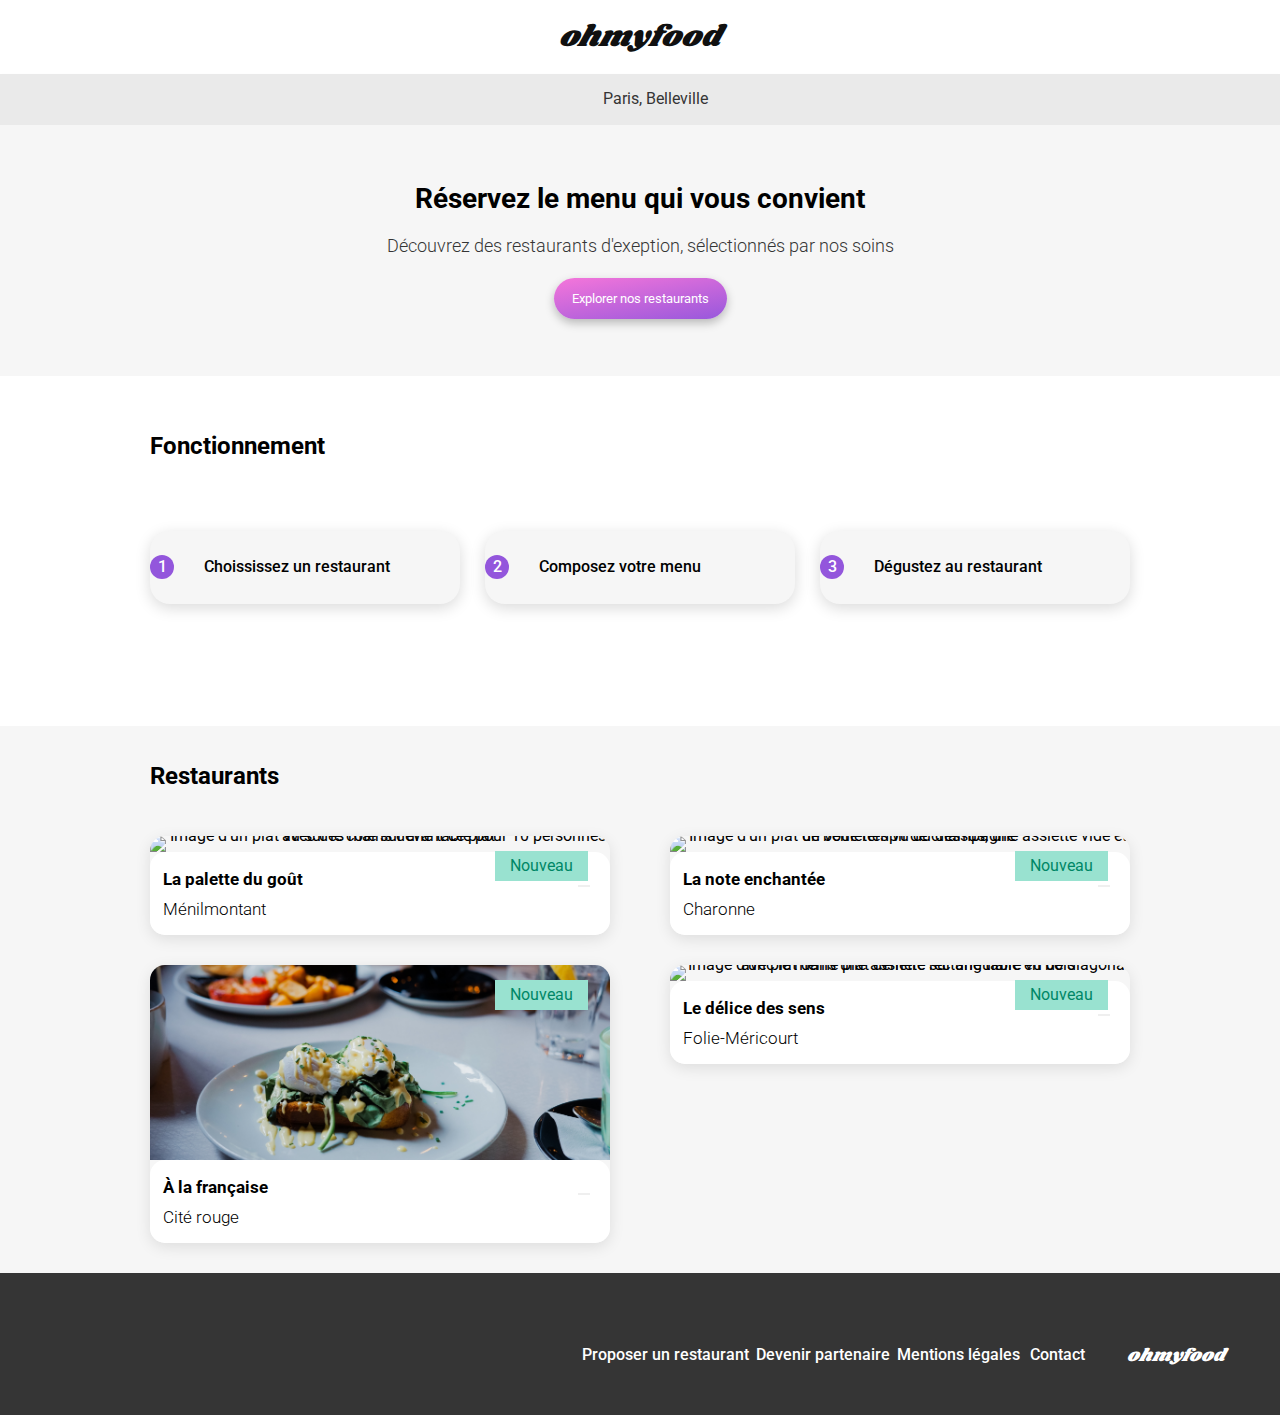
==== index.html @ 3d3640b4 "Tentative d'animation du coeur et du check" ====
<!DOCTYPE html>
<html lang="fr">

    <head>
        <meta charset="UTF-8">
        <meta name="viewport" content="width=device-width, initial-scale=1.0">
        <title>OhMyFood</title>
        <link rel="preconnect" href="https://fonts.googleapis.com">
        <link rel="preconnect" href="https://fonts.gstatic.com" crossorigin>
        <link href="https://fonts.googleapis.com/css2?family=Roboto:wght@300;500;700&family=Shrikhand&display=swap" rel="stylesheet">
        <link rel="stylesheet" href="./styles/style.css">

        <link rel="stylesheet" href="https://cdnjs.cloudflare.com/ajax/libs/font-awesome/6.6.0/css/all.min.css" integrity="sha512-Kc323vGBEqzTmouAECnVceyQqyqdsSiqLQISBL29aUW4U/M7pSPA/gEUZQqv1cwx4OnYxTxve5UMg5GT6L4JJg==" crossorigin="anonymous" referrerpolicy="no-referrer" />

    </head>

<body>
    <header>
        <p class="header__logo">ohmyfood</p>
        <div class="header__p">
            <i class="fa-solid fa-location-dot"></i>
            <p>Paris, Belleville</p>
        </div>
    </header>
    <main class="main-container">
        <section class="presentation__section">
            <div class="presentation__section--backgroundColor">
            <h1 class="h1Home">Réservez le menu qui vous convient</h1>
            <p class="presentation__section__p">Découvrez des restaurants d'exeption, sélectionnés par nos soins</p>
            <button class="btn">
                <a href="#restaurants">
                    <p>Explorer nos restaurants</p>
                </a>
            </button>
        </section>
        <section class="fonctionment__section">
            <div class="fonctionment__section--ordi">
            <h2 class="titleH2--styles">Fonctionnement</h2>
                <ol class="olCenter">
                    <li class="li__content">
                        <p class="li__content__circle">1</p>
                        <i class="fa-solid fa-mobile-screen-button"></i>
                        <p class="li__content--styles">Choississez un restaurant</p>
                    </li>
                    <li class="li__content">
                        <p class="li__content__circle">2</p>
                        <i class="fa-solid fa-list-ul"></i>
                        <p class="li__content--styles">Composez votre menu</p>
                    </li>
                    <li class="li__content">
                        <p class="li__content__circle">3</p>
                        <i class="fa-solid fa-store"></i>
                        <p class="li__content--styles">Dégustez au restaurant</p>
                    </li>
                </ol>
            </div>
        </section>
        <section id="restaurants" class="restaurant__section--padding">
            <h2 class="titleH2--styles">Restaurants</h2>
            <div class="restaurantCard--row">
                <a href="./restaurants/menuPalette.html">
                    <article class="restaurantCard">
                        <div class="restaurantCard__top">
                            <img class="restaurantCard__image" src="./images/image1A.jpg" alt="Image d'un plat vu sur le côté sur une table pour 10 personnes avec des mains devant ce plat">
                            <div class="restaurantCard__tag">Nouveau</div>
                        </div>
                        <div class="restaurantCard__bottom">
                            <div>
                                <h3 class="restaurantCard__bottom--styles restaurantCard__title">La palette du goût</h3>
                                <p class="restaurantCard__bottom--styles restaurantCard__place">Ménilmontant</p>
                            </div>
                            <button class="main__heart">
                                <i class="fa-regular fa-heart main__heart--style"></i>
                                <i class="fa-solid fa-heart main__heart--style coeurAnime"></i>
                            </button>   
                        </div>
                    </article>
                </a>
                <a href="./restaurants/menuEnchantee.html">
                    <article class="restaurantCard">
                        <div class="restaurantCard__top">
                            <img class="restaurantCard__image" src="./images/image2A.jpg" alt="Image d'un plat de boulettes vu du dessus, une assiette vide et un verre rempli de champagne">
                            <div class="restaurantCard__tag">Nouveau</div>
                        </div>
                        <div class="restaurantCard__bottom">
                            <div>
                                <h3 class="restaurantCard__bottom--styles restaurantCard__title">La note enchantée</h3>
                                <p class="restaurantCard__bottom--styles restaurantCard__place">Charonne</p>
                            </div>
                            <button class="main__heart">
                                <i class="fa-regular fa-heart main__heart--style"></i>
                                <i class="fa-solid fa-heart main__heart--style coeurAnime"></i>
                            </button>
                        </div>
                    </article>
                </a>
            </div>
            <div class="restaurantCard--row">
                <a href="./restaurants/menuFrancaise.html">
                    <article class="restaurantCard">
                        <div class="restaurantCard__top">
                            <img class="restaurantCard__image" src="./Images/image3A.jpg" alt="Image d'un plat avec une tasse et verre en fond">
                            <div class="restaurantCard__tag">Nouveau</div>
                        </div>
                        <div class="restaurantCard__bottom">
                            <div>
                                <h3 class="restaurantCard__bottom--styles restaurantCard__title">À la française</h3>
                                <p class="restaurantCard__bottom--styles restaurantCard__place">Cité rouge</p>
                            </div>
                            <button class="main__heart">
                                <i class="fa-regular fa-heart main__heart--style"></i>
                                <i class="fa-solid fa-heart main__heart--style coeurAnime"></i>
                            </button>
                        </div>
                    </article>
                    </a>
                    <a href="./restaurants/MenuSens.html">
                    <article class="restaurantCard">
                        <div class="restaurantCard__top">
                            <img class="restaurantCard__image" src="./images/image4A.jpg" alt="Image d'un plat dans une assiette rectangulaire vu de diagonal avec le même plat derrière sur une table en bois">
                            <div class="restaurantCard__tag">Nouveau</div>
                        </div>
                        <div class="restaurantCard__bottom">
                            <div>
                                <h3 class="restaurantCard__bottom--styles restaurantCard__title">Le délice des sens</h3>
                                <p class="restaurantCard__bottom--styles restaurantCard__place">Folie-Méricourt</p>
                            </div>
                            <button class="main__heart">
                                <i class="fa-regular fa-heart main__heart--style"></i>
                                <i class="fa-solid fa-heart main__heart--style coeurAnime"></i>
                            </button>
                        </div>
                    </article>
                </a>
            </div>
        </section>
    </main>

    <footer class="footer">
        <nav class="footer--row">
            <p class="footer__logo">ohmyfood</p>
            <div class="footer__link">
                <a href="#">
                    <i class="fa-solid fa-utensils"></i>
                    Proposer un restaurant
                </a>
            </div>
            <div class="footer__link">
                <a href="#">
                    <i class="fa-solid fa-handshake-angle"></i>
                    Devenir partenaire
                </a>
            </div>
            <div class="footer__link--column">
                <a class="footer__link" href="#">Mentions légales</a>
                <a class="footer__link" href="mailto:elog1998@gmail.com">Contact</a>
            </div>
            <p class="footer__logo--right">ohmyfood</p>
        </nav>
    </footer>
</body>
---- styles/style.css ----
a {
  color: inherit;
  text-decoration: none;
}

.btn {
  background: linear-gradient(350deg, #9356DC -5.2%, #FF79DA 110.74%);
  box-shadow: 0px 4px 10px rgba(0, 0, 0, 0.25);
  border-radius: 25px;
  padding: 0 18px;
  color: white;
  border: none;
  margin-top: 30px;
  animation-name: btnHover;
  animation-timing-function: ease-out;
  animation-duration: 300ms;
}
.btn:hover {
  background: linear-gradient(350deg, #a16be0 -5.2%, #ff93e1 110.74%);
}
@media (min-width: 767px) {
  .btn {
    margin-top: 20px;
  }
}
.btn--styles {
  margin-bottom: 40px;
}

.footer {
  color: #FFFFFF;
  padding-bottom: 20px;
  background-color: #353535;
  padding-left: 25px;
}
.footer__link {
  line-height: 18.75px;
  font-size: 16px;
  font-weight: 500;
  padding-bottom: 7px;
}
.footer__link--column {
  justify-content: center;
  display: flex;
  flex-direction: column;
}
@media (min-width: 1024px) {
  .footer__link--column {
    flex-direction: row;
    gap: 10px;
  }
}
@media (min-width: 1024px) {
  .footer--row {
    display: flex;
    flex-direction: row;
    align-items: center;
    gap: 7px;
    justify-content: flex-end;
    padding: 50px 50px 0 300px;
  }
}

.footer__logo {
  font-family: Shrikhand;
  font-size: 18px;
  font-style: italic;
  font-weight: 400;
  line-height: 26.24px;
  width: 137.58px;
  height: 27px;
  padding-top: 20px;
  margin: 0;
  text-align: left;
  padding-bottom: 30px;
}
@media (min-width: 1024px) {
  .footer__logo {
    display: none;
  }
}
@media (max-width: 1023px) {
  .footer__logo--right {
    display: none;
  }
}
@media (min-width: 1024px) {
  .footer__logo--right {
    font-family: Shrikhand;
    font-size: 18px;
    font-style: italic;
    font-weight: 400;
    line-height: 26.24px;
    width: 137.58px;
    height: 27px;
    padding-top: 20px;
    margin: 0;
    padding: 20px 0 52px 30px;
    display: flex;
    justify-content: center;
  }
}

.header__logo {
  margin: auto;
  margin-top: 15px;
  width: 162px;
  font-family: Shrikhand;
  font-size: 30px;
  font-style: italic;
  height: 44px;
  color: #101010;
  padding-bottom: 10px;
}

.main-container {
  text-align: center;
  line-height: 0;
  background-color: #f6f6f6;
}
@media (min-width: 1024px) {
  .main-container {
    width: min(1500px, 100%);
    margin-left: auto;
    margin-right: auto;
  }
}

.main__heart {
  border: none;
  margin: 0 20px;
}
.main__heart--style {
  text-align: end;
}

.coeurAnime {
  font-weight: 500;
  position: relative;
  opacity: 0;
  /*animation-name: heartAnimation;
  animation-duration: 0ms;
  animation-timing-function: ease-in-out;*/
  /*transition-property: opacity, color;
  transition-duration: 500ms;
  transition-timing-function: ease-in-out;*/
  /*&:not(:hover):not(:active) {
          opacity: 0;
      }
      font-weight: 500;
      animation-name: heartAnimation;
      animation-duration: 0.5s;
      animation-timing-function: ease-in-out;
      animation-fill-mode: forwards;
  }

  @keyframes heartAnimation {
      0% {
        font-weight: medium;
        opacity: 0.5;
      }
      50% {
          font-weight: 700;
          opacity: 0.75;
      }
      100% {
        font-weight: bold;
        opacity: 1;
        color: transparent;
        background-image: linear-gradient(193.33deg, $main-color -11.44%, $secondary-color 123.93%);
      }
    }*/
}
.coeurAnime:hover, .coeurAnime:active {
  opacity: 1;
  background-clip: text;
  -webkit-background-clip: text;
  font-weight: 900;
  color: transparent;
  background-image: linear-gradient(193.33deg, #9356DC -11.44%, #FF79DA 123.93%);
}

.fa-heart {
  font-weight: 500;
  font-size: 22px;
  position: absolute;
  transition-property: color, font-weight;
  transition-duration: 500ms;
  transition-timing-function: ease-in-out;
  color: #101010;
}

.h1Home {
  font-size: 28px;
  display: flex;
  align-items: center;
  padding-right: 15px;
  font-weight: 700;
  line-height: 28px;
  width: 275px;
  height: 68px;
  margin: auto;
}
@media (min-width: 767px) {
  .h1Home {
    width: 645px;
    justify-content: center;
    padding: 0;
  }
}

.titleH2--styles {
  text-align: left;
  padding-bottom: 40px;
}
@media (min-width: 767px) {
  .titleH2--styles {
    padding-left: 60px;
  }
}

.titleH1--styles {
  font-family: Shrikhand;
  text-align: left;
  font-size: 28px;
  padding-right: 17.5px;
  padding-top: 15px;
  line-height: 40.82px;
}

.menusH2--styles {
  font-size: 16px;
  font-weight: 300;
  line-height: 18.75px;
  text-align: left;
  border-bottom: 3px solid #99E2D0;
  width: 40px;
  padding-bottom: 5px;
}

.title__icone--styles {
  display: flex;
  padding-left: 15px;
  align-items: center;
  justify-content: center;
  gap: 20px;
}

.fonctionment__section {
  background-color: white;
  padding: 35px 20px 40px 20px;
}
@media (min-width: 767px) {
  .fonctionment__section {
    padding-top: 50px;
    padding-bottom: 0;
  }
}
@media (min-width: 1024px) {
  .fonctionment__section--ordi {
    margin: auto;
    width: min(1100px, 100%);
  }
}

.fa-list-ul {
  color: #353535;
}

.fa-store {
  color: #9356DC;
}

.olCenter {
  display: grid;
  grid-template-rows: 1fr 1fr 1fr;
  padding: 0;
  margin-bottom: 60px;
}
@media (min-width: 767px) {
  .olCenter {
    grid-template-columns: repeat(3, 1fr);
    margin-bottom: 0;
    gap: 30px;
    grid-template-rows: 1fr 1fr;
    padding: 0 60px;
  }
}
@media (min-width: 767px) and (min-width: 1024px) {
  .olCenter {
    gap: 25px;
    width: min(1100px, 100%);
  }
}

.li__content {
  display: flex;
  align-items: center;
  background-color: #f6f6f6;
  box-shadow: 0px 4px 15px 0px rgba(0, 0, 0, 0.1490196078);
  border-radius: 20px;
  height: 72.38px;
  margin-top: 25px;
}
.li__content--styles {
  line-height: 18.75px;
  font-size: 16px;
  font-weight: 500;
}
.li__content__circle {
  border-radius: 20px;
  height: 24px;
  width: 24px;
  background-color: #9356DC;
  color: white;
  font-weight: 500;
  padding-top: 12px;
}

.fa-mobile-screen-button,
.fa-list-ul,
.fa-store {
  padding: 0 25px;
}
@media (min-width: 767px) {
  .fa-mobile-screen-button,
  .fa-list-ul,
  .fa-store {
    padding: 15px;
  }
}

.header__p {
  display: flex;
  align-items: center;
  justify-content: center;
  color: #353535;
  line-height: 18.75px;
  background-color: #eaeaea;
  flex-direction: row;
  margin-top: 15px;
  box-shadow: 0px 4px 4px 0px rgba(0, 0, 0, 0.2509803922);
}

.fa-location-dot {
  padding: 0 15px;
  color: #353535;
}

.presentation__section {
  background-color: #f6f6f6;
  padding: 40px 0 57px 0;
  margin: auto;
}
.presentation__section__p {
  color: #353535;
  font-size: 18px;
  font-weight: 300;
  padding-left: 8px;
  line-height: 25px;
  width: 315px;
  margin: auto;
  padding-top: 10px;
}
@media (min-width: 767px) {
  .presentation__section__p {
    padding: 0;
    width: auto;
  }
}
@media (min-width: 1024px) {
  .presentation__section--backgroundColor {
    background-color: #f6f6f6;
  }
}

.restaurantCard {
  box-shadow: 0px 4px 15px 0px rgba(0, 0, 0, 0.1019607843);
  margin-bottom: 20px;
  border-radius: 15px;
}
@media (min-width: 767px) {
  .restaurantCard {
    margin-bottom: 30px;
  }
}
@media (min-width: 767px) and (min-width: 1024px) {
  .restaurantCard {
    width: 100%;
  }
}
.restaurantCard__top {
  position: relative;
}
.restaurantCard__image {
  width: 100%;
  height: 195px;
  -o-object-fit: cover;
     object-fit: cover;
  border-radius: 15px 15px 0 0;
}
.restaurantCard__tag {
  position: absolute;
  top: 0;
  right: 7px;
  color: #008766;
  background-color: #99E2D0;
  padding: 15px;
  z-index: 1;
  margin: 15px;
}
.restaurantCard__bottom {
  display: flex;
  justify-content: space-between;
  align-items: center;
  background: white;
  padding-left: 13px;
  border-radius: 15px;
  padding-bottom: 15px;
}
.restaurantCard__bottom--styles {
  display: flex;
  align-items: center;
  justify-content: space-between;
  font-size: 17px;
  line-height: 20.5px;
  text-align: left;
}
.restaurantCard__title {
  font-weight: 700;
  margin-bottom: 0;
  padding-bottom: 10px;
}
.restaurantCard__place {
  font-weight: 300;
  margin: 0;
}
@media (min-width: 767px) {
  .restaurantCard--row {
    display: grid;
    grid-template-columns: minmax(0, 1fr) minmax(0, 1fr);
    gap: 60px;
    padding: 0 60px;
  }
}

.restaurant__section--padding {
  padding: 40px 20px 65px 20px;
}
@media (min-width: 767px) {
  .restaurant__section--padding {
    padding: 30px 0 0 0;
  }
}
@media (min-width: 767px) and (min-width: 1024px) {
  .restaurant__section--padding {
    width: min(1100px, 100%);
    margin: auto;
    padding-top: 30px;
  }
}

.fa-arrow-left {
  margin: 20px 0 20px 20px;
}

.header__elements {
  display: flex;
  justify-content: space-between;
}

.menuImage {
  margin-bottom: -50px;
  z-index: -1;
  position: relative;
}

.menus__main {
  padding-top: 30px;
  margin: 0 10px;
}
@media (min-width: 1024px) {
  .menus__main {
    width: min(1000px, 100%);
    margin: auto;
  }
}

.main__image {
  width: 100%;
  height: 275px;
  -o-object-fit: cover;
     object-fit: cover;
  /*@media (min-width: 700px) {
      display: none;
  }*/
}
.main__image__ordi {
  width: 100%;
  height: 275px;
  -o-object-fit: cover;
     object-fit: cover;
}
@media (max-width: 699.9px) {
  .main__image__ordi {
    display: none;
  }
}

.menus--radius {
  border-radius: 40px 40px 0px 0px;
}

.menusCard--styles {
  box-shadow: 0px 4.01px 15.04px 0px rgba(0, 0, 0, 0.1019607843);
  background-color: #FFFFFF;
  margin-bottom: 20px;
  border-radius: 20px;
}

.menusCard__h3--styles {
  font-size: 20px;
  font-weight: 500;
  margin: 0;
}

.menusCard__p--styles {
  font-size: 15px;
  font-weight: 300;
  display: flex;
  justify-content: space-between;
}

.menusCard__price--styles {
  display: flex;
  justify-content: space-between;
  padding-right: 15px;
}

.menusCard__content--styles {
  line-height: 20px;
  text-align: left;
  padding-left: 15px;
  padding-top: 15px;
  background-color: #FFFFFF;
}

.menuCard__right {
  display: none;
  display: flex;
  justify-content: space-between;
  align-items: center;
  border-radius: 0px 15px 15px 0px;
}
.menuCard__right:hover .fa-circle-check {
  color: #FFFFFF;
  background-color: #99E2D0;
  margin: 25px 20px;
  transform-origin: 0% 50%;
}
.menuCard__right .fa-circle-check {
  display: flex;
  align-items: end;
  justify-content: center;
  font-size: 20px;
}

.menus__sections--padding {
  padding: 20px;
}

* {
  font-family: "Roboto";
  box-sizing: border-box;
}

body {
  margin: 0;
}/*# sourceMappingURL=style.css.map */
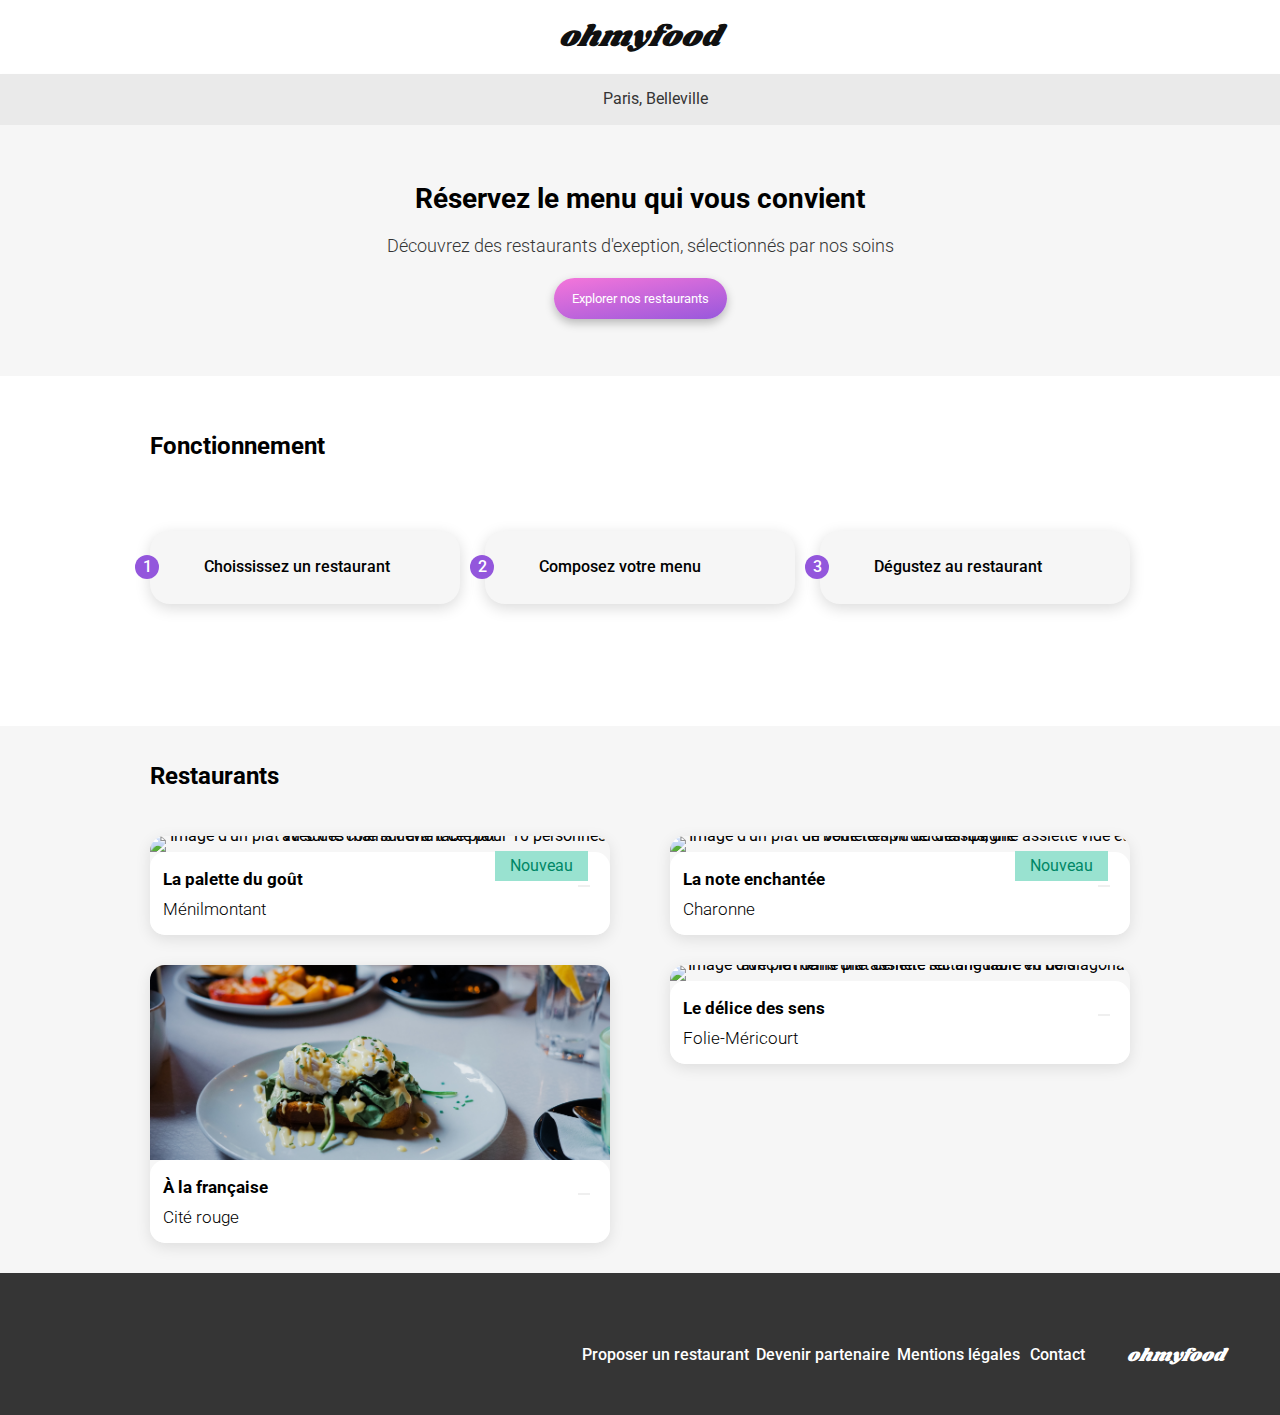
==== commit 055c59dd: "Animation du coeur et du check" ====
--- a/index.html
+++ b/index.html
@@ -100,7 +100,6 @@
                     <article class="restaurantCard">
                         <div class="restaurantCard__top">
                             <img class="restaurantCard__image" src="./Images/image3A.jpg" alt="Image d'un plat avec une tasse et verre en fond">
-                            <div class="restaurantCard__tag">Nouveau</div>
                         </div>
                         <div class="restaurantCard__bottom">
                             <div>
@@ -118,7 +117,6 @@
                     <article class="restaurantCard">
                         <div class="restaurantCard__top">
                             <img class="restaurantCard__image" src="./images/image4A.jpg" alt="Image d'un plat dans une assiette rectangulaire vu de diagonal avec le même plat derrière sur une table en bois">
-                            <div class="restaurantCard__tag">Nouveau</div>
                         </div>
                         <div class="restaurantCard__bottom">
                             <div>
--- a/styles/style.css
+++ b/styles/style.css
@@ -120,7 +120,7 @@
 }
 @media (min-width: 1024px) {
   .main-container {
-    width: min(1500px, 100%);
+    width: min(2000px, 100%);
     margin-left: auto;
     margin-right: auto;
   }
@@ -315,6 +315,8 @@
   color: white;
   font-weight: 500;
   padding-top: 12px;
+  position: relative;
+  left: -15px;
 }
 
 .fa-mobile-screen-button,
@@ -512,57 +514,80 @@
 }
 
 .menusCard--styles {
-  box-shadow: 0px 4.01px 15.04px 0px rgba(0, 0, 0, 0.1019607843);
+  display: grid;
+  width: 100%;
+  max-width: 1440px;
+  margin-left: auto;
+  margin-right: auto;
   background-color: #FFFFFF;
   margin-bottom: 20px;
-  border-radius: 20px;
+  border-radius: 15px;
 }
 
 .menusCard__h3--styles {
   font-size: 20px;
   font-weight: 500;
   margin: 0;
+  text-align: left;
 }
 
 .menusCard__p--styles {
   font-size: 15px;
   font-weight: 300;
+  width: 100%;
+  margin-bottom: 0;
+  white-space: nowrap;
+  overflow: hidden;
+  text-overflow: ellipsis;
+  text-align: left;
+}
+
+.menusCard__price--styles {
   display: flex;
   justify-content: space-between;
 }
 
-.menusCard__price--styles {
-  display: flex;
-  justify-content: space-between;
-  padding-right: 15px;
-}
-
 .menusCard__content--styles {
+  max-width: 100%;
   line-height: 20px;
-  text-align: left;
+  border-radius: 15px;
+  box-shadow: 0 4px 2px rgba(0, 0, 0, 0.15);
+  background-color: #FFFFFF;
+  display: grid;
+  grid-template-columns: minmax(0, 1fr) 50px 0;
+  align-items: end;
+  transition: all 0.5s ease-in-out;
+}
+.menusCard__content--styles .menuCard__left {
+  padding-top: 15px;
+  padding-bottom: 15px;
   padding-left: 15px;
-  padding-top: 15px;
-  background-color: #FFFFFF;
-}
-
-.menuCard__right {
-  display: none;
-  display: flex;
-  justify-content: space-between;
+  width: 100%;
+}
+.menusCard__content--styles .menuCard__right {
+  padding-bottom: 15px;
+}
+.menusCard__content--styles:hover {
+  grid-template-columns: minmax(0, 1fr) 50px 100px;
+}
+
+.menuCard__right--check {
+  display: flex;
   align-items: center;
-  border-radius: 0px 15px 15px 0px;
-}
-.menuCard__right:hover .fa-circle-check {
-  color: #FFFFFF;
+  justify-content: center;
+  overflow: hidden;
   background-color: #99E2D0;
-  margin: 25px 20px;
-  transform-origin: 0% 50%;
-}
-.menuCard__right .fa-circle-check {
-  display: flex;
-  align-items: end;
+  height: 100%;
+  border-radius: 0 15px 15px 0;
+}
+
+.fa-circle-check {
+  display: flex;
+  align-items: flex-end;
   justify-content: center;
   font-size: 20px;
+  color: #FFFFFF;
+  margin: 25px 20px;
 }
 
 .menus__sections--padding {
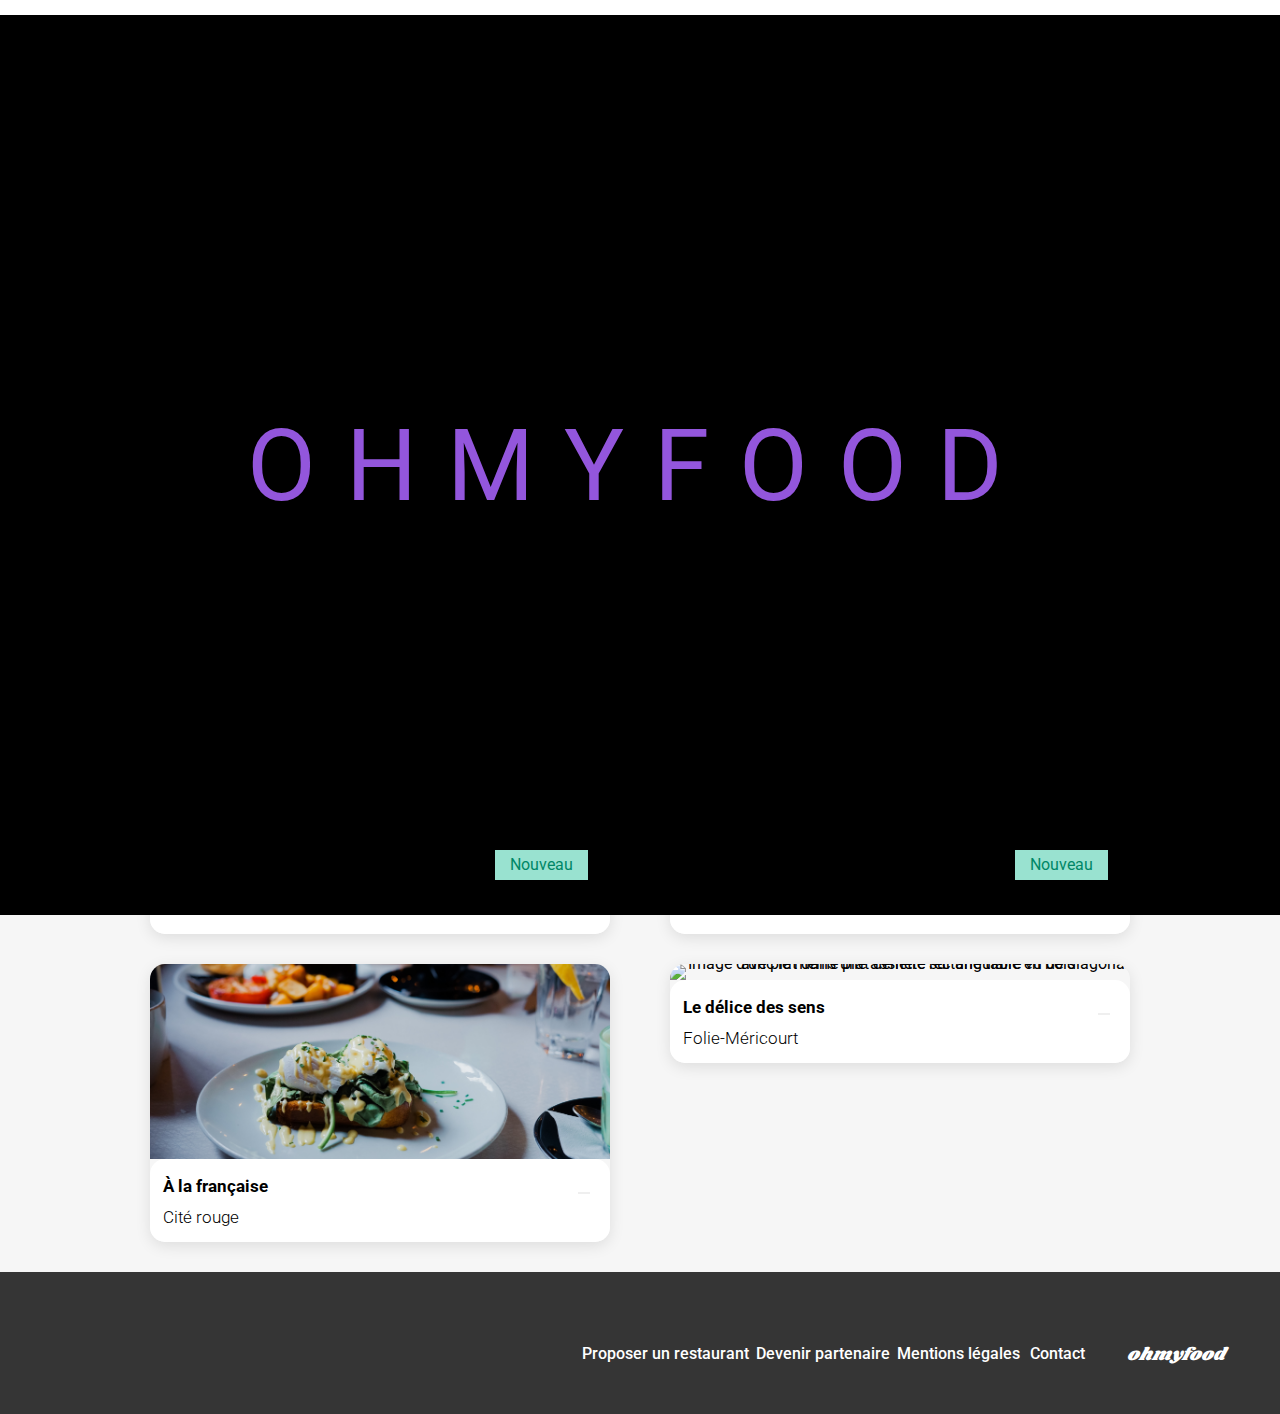
==== commit 3ea9bdf0: "Animation du délai des plats et tentative du loader" ====
--- a/index.html
+++ b/index.html
@@ -15,11 +15,25 @@
     </head>
 
 <body>
+
+     <!--les 3 carrés pour le loader-->
+     <div class="loader">
+        <span class="letter">O</span>
+        <span class="letter">H</span>
+        <span class="letter">M</span>
+        <span class="letter">Y</span>
+        <span class="letter">F</span>
+        <span class="letter">O</span>
+        <span class="letter">O</span>
+        <span class="letter">D</span>
+     </div>
+
     <header>
         <p class="header__logo">ohmyfood</p>
-        <div class="header__p">
-            <i class="fa-solid fa-location-dot"></i>
-            <p>Paris, Belleville</p>
+        <div class="header__text">
+            <form action="#" method="get">
+                <i class="fa-solid fa-location-dot"></i>
+                <input placeholder="Paris, Belleville" type="text" name="ville" id="ville">
         </div>
     </header>
     <main class="main-container">
--- a/styles/style.css
+++ b/styles/style.css
@@ -332,16 +332,25 @@
   }
 }
 
-.header__p {
+input {
+  background-color: #eaeaea;
+  border: none;
+  -webkit-appearance: none;
+     -moz-appearance: none;
+          appearance: none;
+}
+
+.header__text {
   display: flex;
   align-items: center;
   justify-content: center;
   color: #353535;
   line-height: 18.75px;
-  background-color: #eaeaea;
   flex-direction: row;
   margin-top: 15px;
+  background-color: #eaeaea;
   box-shadow: 0px 4px 4px 0px rgba(0, 0, 0, 0.2509803922);
+  height: 50px;
 }
 
 .fa-location-dot {
@@ -349,6 +358,42 @@
   color: #353535;
 }
 
+.loader {
+  height: 100%;
+  width: 100%;
+  display: flex;
+  align-items: center;
+  justify-content: center;
+  position: absolute;
+  z-index: 1;
+  background-color: black;
+}
+
+.letter {
+  color: #9356DC;
+  font-size: 100px;
+  letter-spacing: 30px;
+  animation-name: loader;
+  animation-duration: 3s;
+  animation-delay: 0s;
+  animation-timing-function: linear;
+}
+
+@keyframes loader {
+  0% {
+    color: #9356DC;
+    text-shadow: 0 0 10px #9356DC;
+  }
+  90% {
+    color: #FF79DA;
+    text-shadow: none;
+  }
+  100% {
+    color: #9356DC;
+    text-shadow: 0 0 10px #9356DC;
+    opacity: 0;
+  }
+}
 .presentation__section {
   background-color: #f6f6f6;
   padding: 40px 0 57px 0;
@@ -524,6 +569,32 @@
   border-radius: 15px;
 }
 
+#section__article1 {
+  animation: delai 1s ease-in-out;
+}
+
+#section__article2 {
+  animation: delai 2s ease-in-out;
+}
+
+#section__article3 {
+  animation: delai 3s ease-in-out;
+}
+
+#section__article4 {
+  animation: delai 4s ease-in-out;
+}
+
+@keyframes delai {
+  0% {
+    opacity: 0;
+    transform: translateY(33%);
+  }
+  100% {
+    opacity: 1;
+    transform: translateY(0);
+  }
+}
 .menusCard__h3--styles {
   font-size: 20px;
   font-weight: 500;
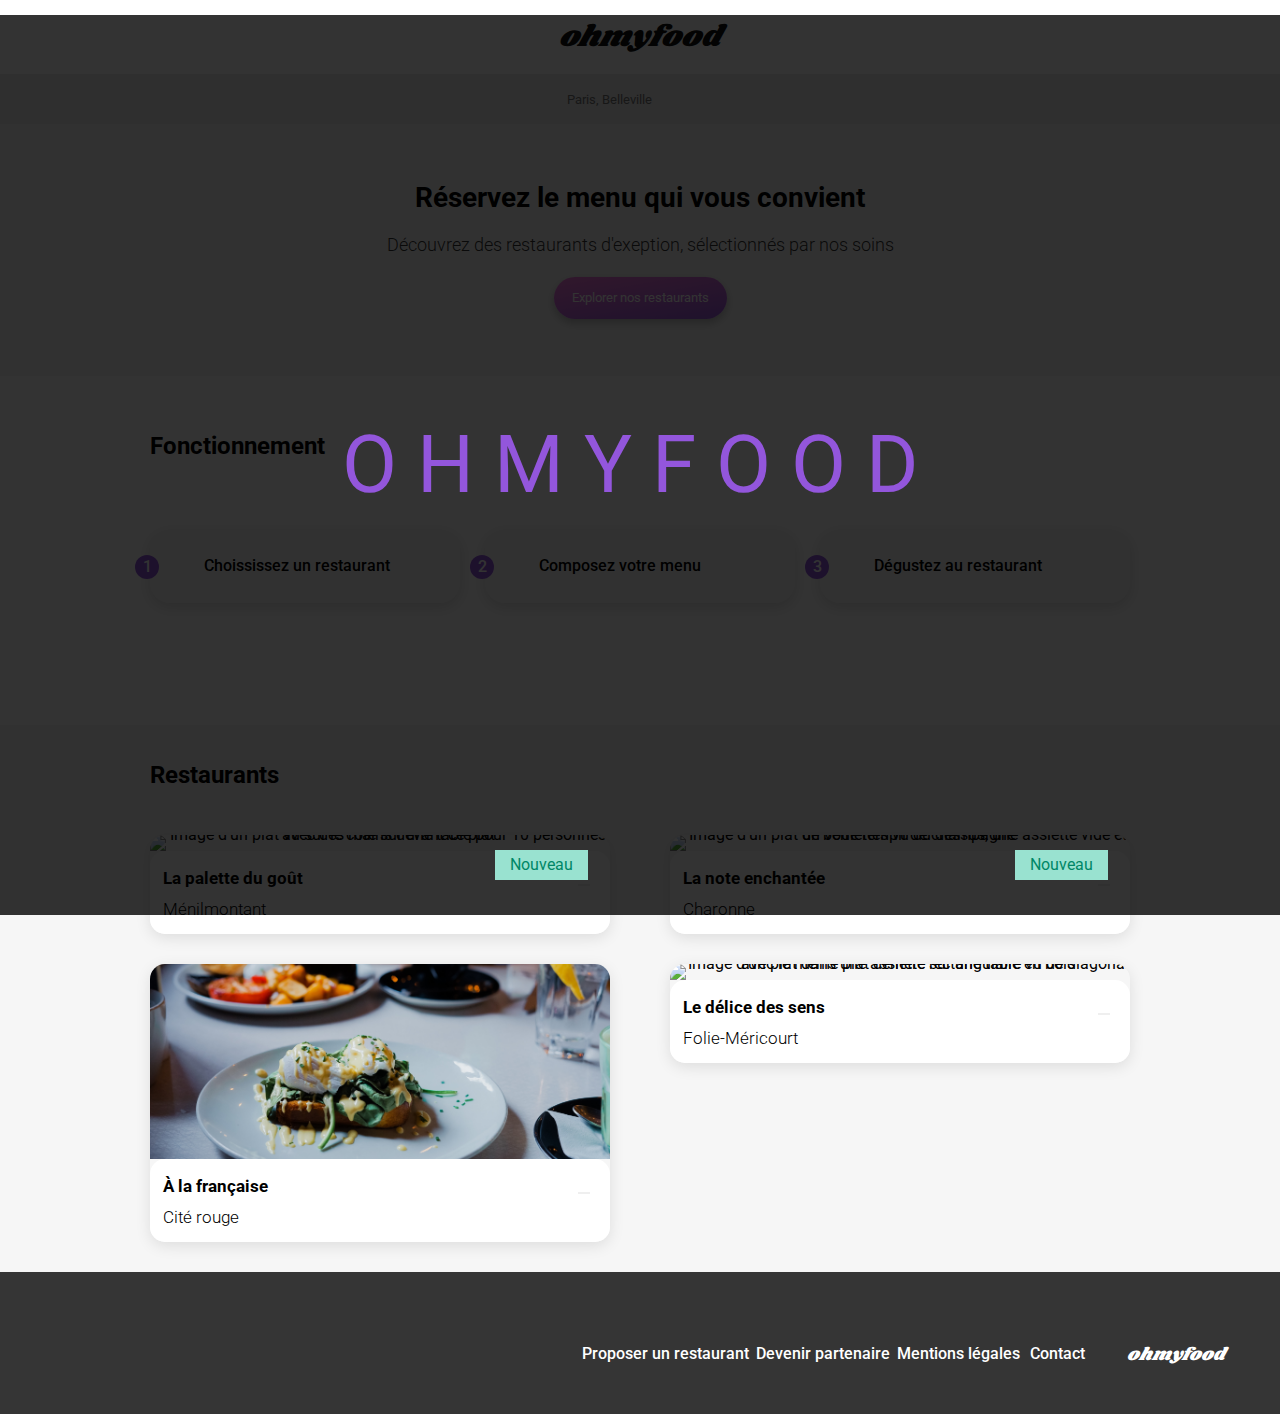
==== commit 14710011: "Nouvelle correction du loader" ====
--- a/index.html
+++ b/index.html
@@ -16,7 +16,7 @@
 
 <body>
 
-     <!--les 3 carrés pour le loader-->
+     <!--pour le loader-->
      <div class="loader">
         <span class="letter">O</span>
         <span class="letter">H</span>
@@ -34,6 +34,7 @@
             <form action="#" method="get">
                 <i class="fa-solid fa-location-dot"></i>
                 <input placeholder="Paris, Belleville" type="text" name="ville" id="ville">
+            </form>
         </div>
     </header>
     <main class="main-container">
--- a/styles/style.css
+++ b/styles/style.css
@@ -11,9 +11,6 @@
   color: white;
   border: none;
   margin-top: 30px;
-  animation-name: btnHover;
-  animation-timing-function: ease-out;
-  animation-duration: 300ms;
 }
 .btn:hover {
   background: linear-gradient(350deg, #a16be0 -5.2%, #ff93e1 110.74%);
@@ -364,19 +361,27 @@
   display: flex;
   align-items: center;
   justify-content: center;
-  position: absolute;
+  position: fixed;
   z-index: 1;
-  background-color: black;
-}
-
-.letter {
-  color: #9356DC;
-  font-size: 100px;
-  letter-spacing: 30px;
+  background-color: rgba(0, 0, 0, 0.8);
   animation-name: loader;
   animation-duration: 3s;
   animation-delay: 0s;
   animation-timing-function: linear;
+  animation-fill-mode: forwards;
+  pointer-events: none;
+}
+
+.letter {
+  color: #9356DC;
+  font-size: 40px;
+  letter-spacing: 10px;
+}
+@media (min-width: 767px) {
+  .letter {
+    font-size: 80px;
+    letter-spacing: 20px;
+  }
 }
 
 @keyframes loader {
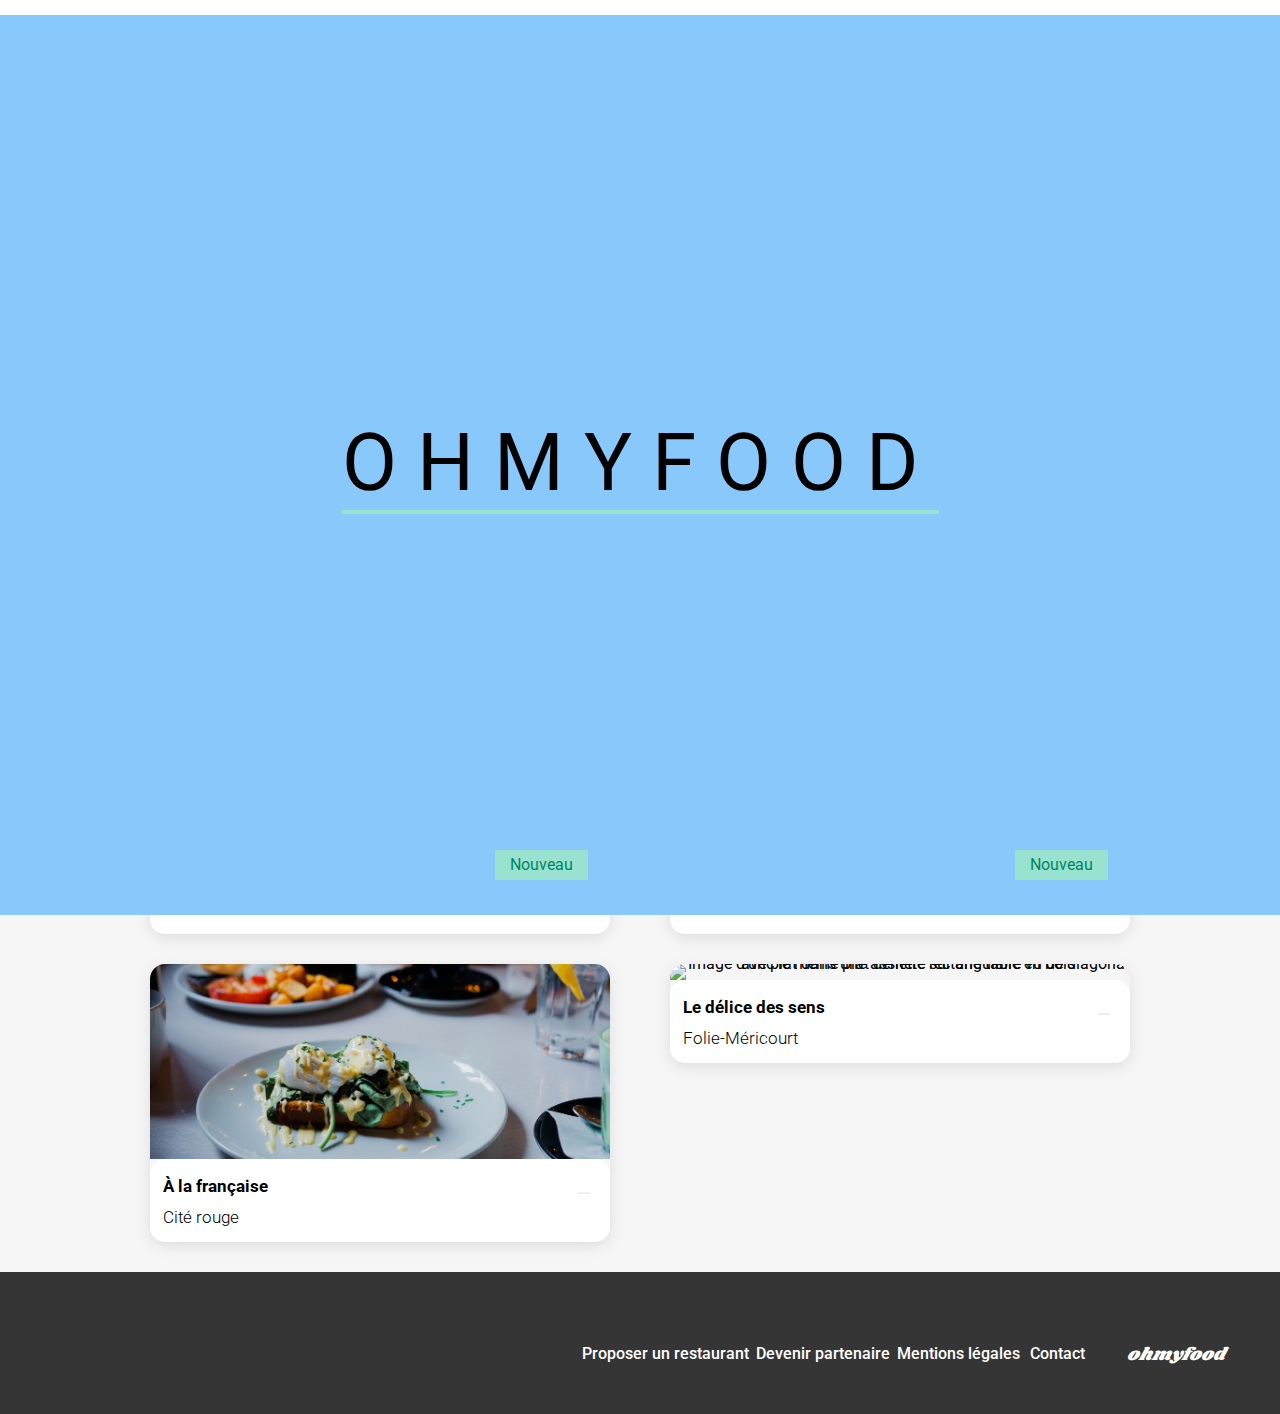
==== commit 41245923: "Modification du loader et ajout de fonts dans l'accueil" ====
--- a/index.html
+++ b/index.html
@@ -9,6 +9,7 @@
         <link rel="preconnect" href="https://fonts.gstatic.com" crossorigin>
         <link href="https://fonts.googleapis.com/css2?family=Roboto:wght@300;500;700&family=Shrikhand&display=swap" rel="stylesheet">
         <link rel="stylesheet" href="./styles/style.css">
+        <link href="https://fonts.googleapis.com/css2?family=Roboto:wght@300;500;700&display=swap" rel="stylesheet">
 
         <link rel="stylesheet" href="https://cdnjs.cloudflare.com/ajax/libs/font-awesome/6.6.0/css/all.min.css" integrity="sha512-Kc323vGBEqzTmouAECnVceyQqyqdsSiqLQISBL29aUW4U/M7pSPA/gEUZQqv1cwx4OnYxTxve5UMg5GT6L4JJg==" crossorigin="anonymous" referrerpolicy="no-referrer" />
 
--- a/styles/style.css
+++ b/styles/style.css
@@ -363,19 +363,18 @@
   justify-content: center;
   position: fixed;
   z-index: 1;
-  background-color: rgba(0, 0, 0, 0.8);
+  background-color: rgb(137, 200, 250);
   animation-name: loader;
   animation-duration: 3s;
-  animation-delay: 0s;
   animation-timing-function: linear;
   animation-fill-mode: forwards;
   pointer-events: none;
 }
 
 .letter {
-  color: #9356DC;
   font-size: 40px;
   letter-spacing: 10px;
+  border-bottom: 4px solid #99E2D0;
 }
 @media (min-width: 767px) {
   .letter {
@@ -389,12 +388,15 @@
     color: #9356DC;
     text-shadow: 0 0 10px #9356DC;
   }
-  90% {
+  35% {
     color: #FF79DA;
+  }
+  50% {
+    color: #99E2D0;
     text-shadow: none;
   }
   100% {
-    color: #9356DC;
+    color: #99E2D0;
     text-shadow: 0 0 10px #9356DC;
     opacity: 0;
   }
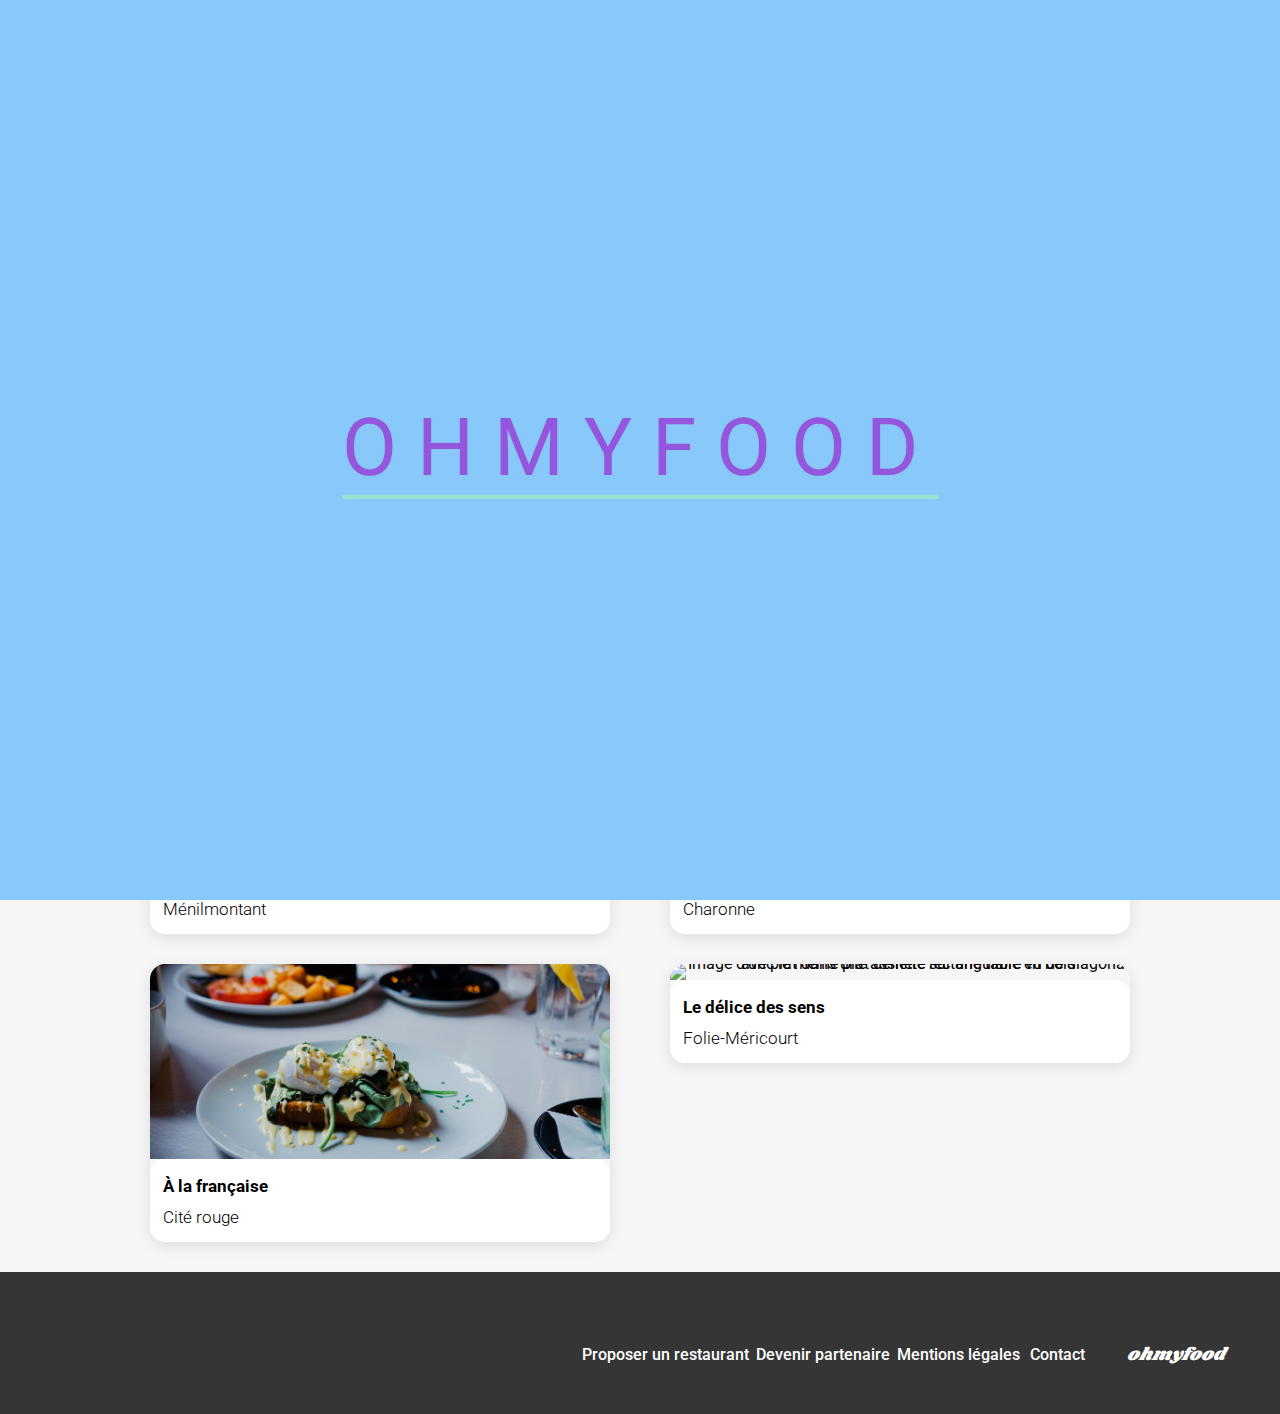
==== commit 010bfd78: "Coorection des balises et du SCSS lié aux boutons, au loader et au padding des sections des menus" ====
--- a/index.html
+++ b/index.html
@@ -11,7 +11,7 @@
         <link rel="stylesheet" href="./styles/style.css">
         <link href="https://fonts.googleapis.com/css2?family=Roboto:wght@300;500;700&display=swap" rel="stylesheet">
 
-        <link rel="stylesheet" href="https://cdnjs.cloudflare.com/ajax/libs/font-awesome/6.6.0/css/all.min.css" integrity="sha512-Kc323vGBEqzTmouAECnVceyQqyqdsSiqLQISBL29aUW4U/M7pSPA/gEUZQqv1cwx4OnYxTxve5UMg5GT6L4JJg==" crossorigin="anonymous" referrerpolicy="no-referrer" />
+        <link rel="stylesheet" href="https://cdnjs.cloudflare.com/ajax/libs/font-awesome/6.6.0/css/all.min.css" integrity="sha512-Kc323vGBEqzTmouAECnVceyQqyqdsSiqLQISBL29aUW4U/M7pSPA/gEUZQqv1cwx4OnYxTxve5UMg5GT6L4JJg==" crossorigin="anonymous" referrerpolicy="no-referrer">
 
     </head>
 
@@ -43,11 +43,10 @@
             <div class="presentation__section--backgroundColor">
             <h1 class="h1Home">Réservez le menu qui vous convient</h1>
             <p class="presentation__section__p">Découvrez des restaurants d'exeption, sélectionnés par nos soins</p>
-            <button class="btn">
-                <a href="#restaurants">
-                    <p>Explorer nos restaurants</p>
+                <a class="btn" href="#restaurants">
+                    Explorer nos restaurants
                 </a>
-            </button>
+            </div>
         </section>
         <section class="fonctionment__section">
             <div class="fonctionment__section--ordi">
@@ -85,10 +84,10 @@
                                 <h3 class="restaurantCard__bottom--styles restaurantCard__title">La palette du goût</h3>
                                 <p class="restaurantCard__bottom--styles restaurantCard__place">Ménilmontant</p>
                             </div>
-                            <button class="main__heart">
+                            <div class="main__heart">
                                 <i class="fa-regular fa-heart main__heart--style"></i>
                                 <i class="fa-solid fa-heart main__heart--style coeurAnime"></i>
-                            </button>   
+                            </div>   
                         </div>
                     </article>
                 </a>
@@ -103,10 +102,10 @@
                                 <h3 class="restaurantCard__bottom--styles restaurantCard__title">La note enchantée</h3>
                                 <p class="restaurantCard__bottom--styles restaurantCard__place">Charonne</p>
                             </div>
-                            <button class="main__heart">
+                            <div class="main__heart">
                                 <i class="fa-regular fa-heart main__heart--style"></i>
                                 <i class="fa-solid fa-heart main__heart--style coeurAnime"></i>
-                            </button>
+                            </div>
                         </div>
                     </article>
                 </a>
@@ -122,10 +121,10 @@
                                 <h3 class="restaurantCard__bottom--styles restaurantCard__title">À la française</h3>
                                 <p class="restaurantCard__bottom--styles restaurantCard__place">Cité rouge</p>
                             </div>
-                            <button class="main__heart">
+                            <div class="main__heart">
                                 <i class="fa-regular fa-heart main__heart--style"></i>
                                 <i class="fa-solid fa-heart main__heart--style coeurAnime"></i>
-                            </button>
+                            </div>
                         </div>
                     </article>
                     </a>
@@ -139,10 +138,10 @@
                                 <h3 class="restaurantCard__bottom--styles restaurantCard__title">Le délice des sens</h3>
                                 <p class="restaurantCard__bottom--styles restaurantCard__place">Folie-Méricourt</p>
                             </div>
-                            <button class="main__heart">
+                            <div class="main__heart">
                                 <i class="fa-regular fa-heart main__heart--style"></i>
                                 <i class="fa-solid fa-heart main__heart--style coeurAnime"></i>
-                            </button>
+                            </div>
                         </div>
                     </article>
                 </a>
--- a/styles/style.css
+++ b/styles/style.css
@@ -7,7 +7,10 @@
   background: linear-gradient(350deg, #9356DC -5.2%, #FF79DA 110.74%);
   box-shadow: 0px 4px 10px rgba(0, 0, 0, 0.25);
   border-radius: 25px;
-  padding: 0 18px;
+  padding: 8px 18px;
+  display: inline-flex;
+  align-items: center;
+  height: 42px;
   color: white;
   border: none;
   margin-top: 30px;
@@ -362,12 +365,16 @@
   align-items: center;
   justify-content: center;
   position: fixed;
-  z-index: 1;
+  top: 0;
+  left: 0;
+  z-index: 2;
   background-color: rgb(137, 200, 250);
+  color: #9356DC;
   animation-name: loader;
-  animation-duration: 3s;
+  animation-delay: 1.5s;
+  animation-duration: 1.5s;
   animation-timing-function: linear;
-  animation-fill-mode: forwards;
+  animation-fill-mode: both;
   pointer-events: none;
 }
 
@@ -375,6 +382,7 @@
   font-size: 40px;
   letter-spacing: 10px;
   border-bottom: 4px solid #99E2D0;
+  background-color: rgb(137, 200, 250);
 }
 @media (min-width: 767px) {
   .letter {
@@ -669,7 +677,12 @@
 }
 
 .menus__sections--padding {
-  padding: 20px;
+  padding: 40px 15px;
+}
+@media (min-width: 767px) {
+  .menus__sections--padding {
+    padding: 20px 200px;
+  }
 }
 
 * {
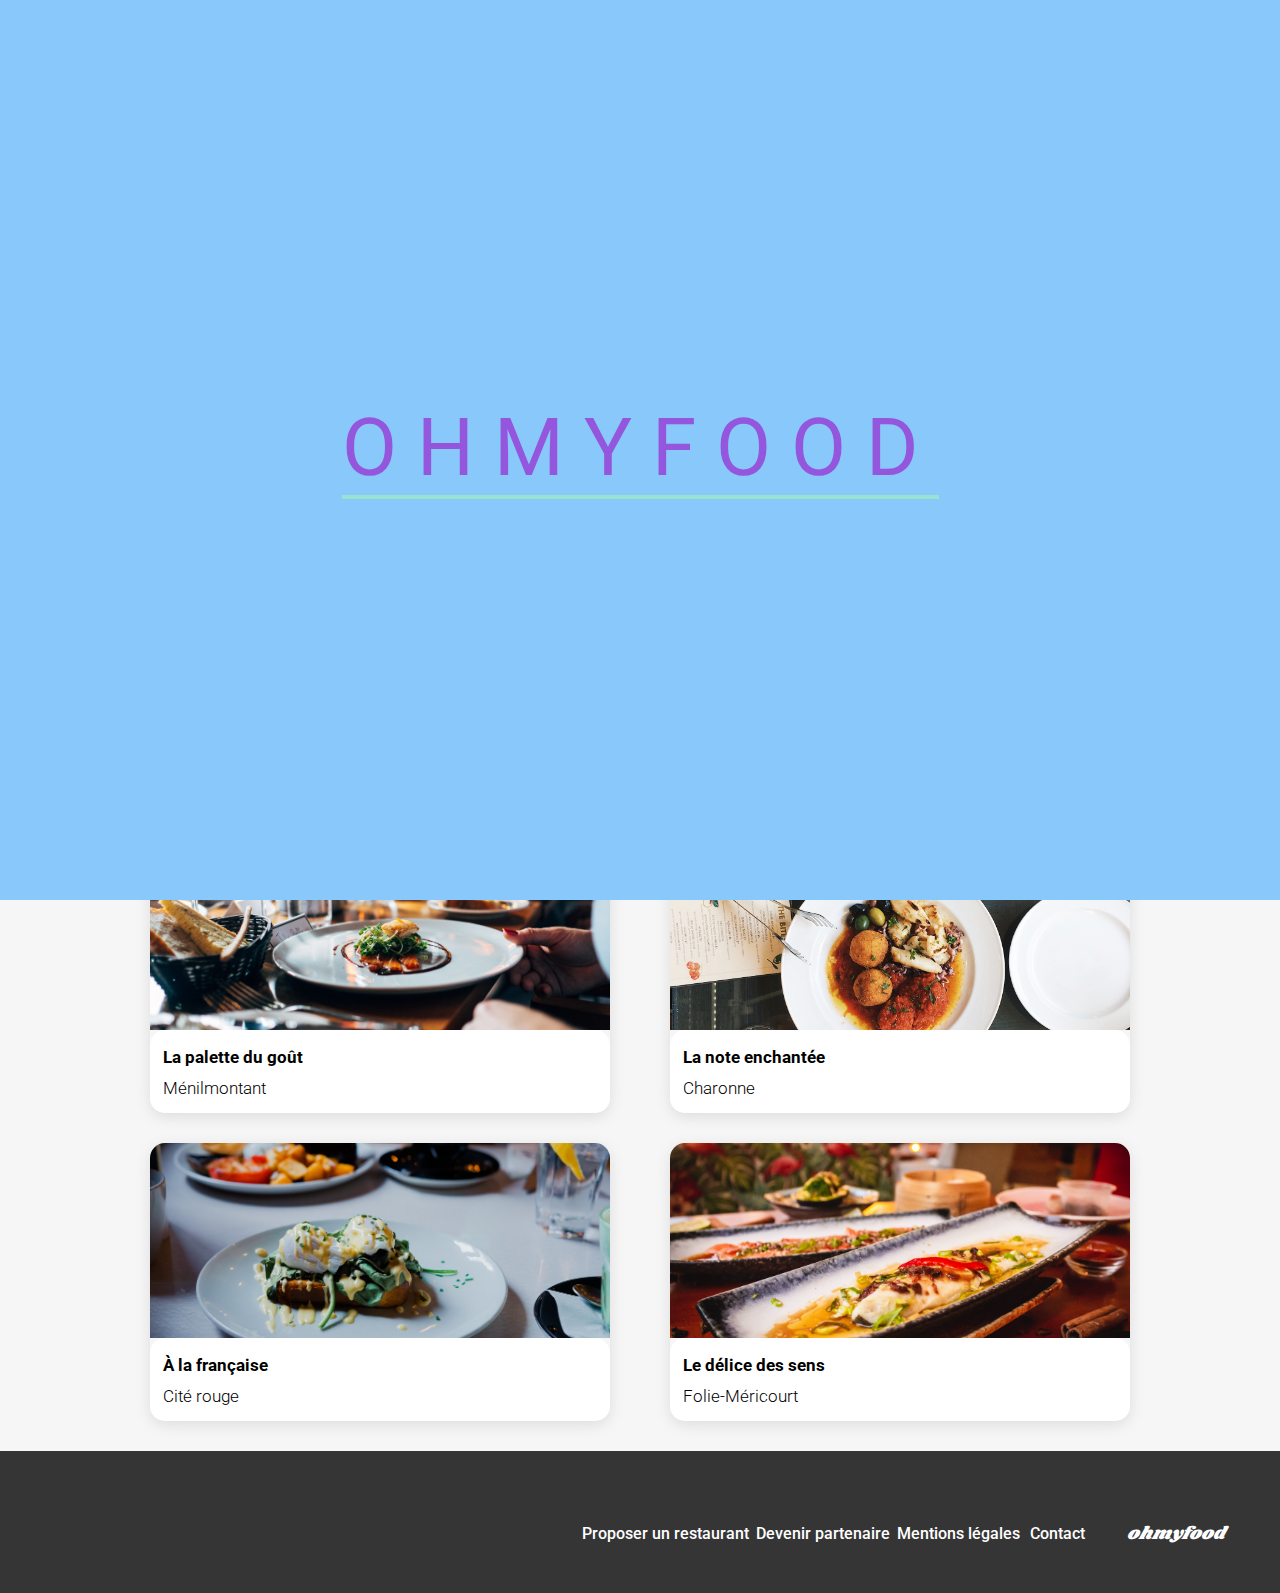
==== commit 9cce5a87: "Nouvel arrangement des fichiers dans les dossiers, correction du padding des pages menus et du SCSS " ====
--- a/index.html
+++ b/index.html
@@ -8,7 +8,7 @@
         <link rel="preconnect" href="https://fonts.googleapis.com">
         <link rel="preconnect" href="https://fonts.gstatic.com" crossorigin>
         <link href="https://fonts.googleapis.com/css2?family=Roboto:wght@300;500;700&family=Shrikhand&display=swap" rel="stylesheet">
-        <link rel="stylesheet" href="./styles/style.css">
+        <link rel="stylesheet" href="./css/style.css">
         <link href="https://fonts.googleapis.com/css2?family=Roboto:wght@300;500;700&display=swap" rel="stylesheet">
 
         <link rel="stylesheet" href="https://cdnjs.cloudflare.com/ajax/libs/font-awesome/6.6.0/css/all.min.css" integrity="sha512-Kc323vGBEqzTmouAECnVceyQqyqdsSiqLQISBL29aUW4U/M7pSPA/gEUZQqv1cwx4OnYxTxve5UMg5GT6L4JJg==" crossorigin="anonymous" referrerpolicy="no-referrer">
@@ -76,7 +76,7 @@
                 <a href="./restaurants/menuPalette.html">
                     <article class="restaurantCard">
                         <div class="restaurantCard__top">
-                            <img class="restaurantCard__image" src="./images/image1A.jpg" alt="Image d'un plat vu sur le côté sur une table pour 10 personnes avec des mains devant ce plat">
+                            <img class="restaurantCard__image" src="./assets/images/image1A.jpg" alt="Image d'un plat vu sur le côté sur une table pour 10 personnes avec des mains devant ce plat">
                             <div class="restaurantCard__tag">Nouveau</div>
                         </div>
                         <div class="restaurantCard__bottom">
@@ -84,7 +84,7 @@
                                 <h3 class="restaurantCard__bottom--styles restaurantCard__title">La palette du goût</h3>
                                 <p class="restaurantCard__bottom--styles restaurantCard__place">Ménilmontant</p>
                             </div>
-                            <div class="main__heart">
+                            <div class="main__heart main__heart--paddingHome">
                                 <i class="fa-regular fa-heart main__heart--style"></i>
                                 <i class="fa-solid fa-heart main__heart--style coeurAnime"></i>
                             </div>   
@@ -94,7 +94,7 @@
                 <a href="./restaurants/menuEnchantee.html">
                     <article class="restaurantCard">
                         <div class="restaurantCard__top">
-                            <img class="restaurantCard__image" src="./images/image2A.jpg" alt="Image d'un plat de boulettes vu du dessus, une assiette vide et un verre rempli de champagne">
+                            <img class="restaurantCard__image" src="./assets/images/image2A.jpg" alt="Image d'un plat de boulettes vu du dessus, une assiette vide et un verre rempli de champagne">
                             <div class="restaurantCard__tag">Nouveau</div>
                         </div>
                         <div class="restaurantCard__bottom">
@@ -102,7 +102,7 @@
                                 <h3 class="restaurantCard__bottom--styles restaurantCard__title">La note enchantée</h3>
                                 <p class="restaurantCard__bottom--styles restaurantCard__place">Charonne</p>
                             </div>
-                            <div class="main__heart">
+                            <div class="main__heart main__heart--paddingHome">
                                 <i class="fa-regular fa-heart main__heart--style"></i>
                                 <i class="fa-solid fa-heart main__heart--style coeurAnime"></i>
                             </div>
@@ -114,14 +114,14 @@
                 <a href="./restaurants/menuFrancaise.html">
                     <article class="restaurantCard">
                         <div class="restaurantCard__top">
-                            <img class="restaurantCard__image" src="./Images/image3A.jpg" alt="Image d'un plat avec une tasse et verre en fond">
+                            <img class="restaurantCard__image" src="./assets/images/image3A.jpg" alt="Image d'un plat avec une tasse et verre en fond">
                         </div>
                         <div class="restaurantCard__bottom">
                             <div>
                                 <h3 class="restaurantCard__bottom--styles restaurantCard__title">À la française</h3>
                                 <p class="restaurantCard__bottom--styles restaurantCard__place">Cité rouge</p>
                             </div>
-                            <div class="main__heart">
+                            <div class="main__heart main__heart--paddingHome">
                                 <i class="fa-regular fa-heart main__heart--style"></i>
                                 <i class="fa-solid fa-heart main__heart--style coeurAnime"></i>
                             </div>
@@ -131,14 +131,14 @@
                     <a href="./restaurants/MenuSens.html">
                     <article class="restaurantCard">
                         <div class="restaurantCard__top">
-                            <img class="restaurantCard__image" src="./images/image4A.jpg" alt="Image d'un plat dans une assiette rectangulaire vu de diagonal avec le même plat derrière sur une table en bois">
+                            <img class="restaurantCard__image" src="./assets/images/image4A.jpg" alt="Image d'un plat dans une assiette rectangulaire vu de diagonal avec le même plat derrière sur une table en bois">
                         </div>
                         <div class="restaurantCard__bottom">
                             <div>
                                 <h3 class="restaurantCard__bottom--styles restaurantCard__title">Le délice des sens</h3>
                                 <p class="restaurantCard__bottom--styles restaurantCard__place">Folie-Méricourt</p>
                             </div>
-                            <div class="main__heart">
+                            <div class="main__heart main__heart--paddingHome">
                                 <i class="fa-regular fa-heart main__heart--style"></i>
                                 <i class="fa-solid fa-heart main__heart--style coeurAnime"></i>
                             </div>
--- a/css/style.css
+++ b/css/style.css
@@ -0,0 +1,667 @@
+a {
+  color: inherit;
+  text-decoration: none;
+}
+
+.btn {
+  background: linear-gradient(350deg, #9356DC -5.2%, #FF79DA 110.74%);
+  box-shadow: 0px 4px 10px rgba(0, 0, 0, 0.25);
+  border-radius: 25px;
+  padding: 8px 18px;
+  display: inline-flex;
+  align-items: center;
+  height: 42px;
+  color: white;
+  border: none;
+  margin-top: 30px;
+  cursor: pointer;
+}
+.btn:hover {
+  background: linear-gradient(350deg, #a16be0 -5.2%, #ff93e1 110.74%);
+}
+@media (min-width: 767px) {
+  .btn {
+    margin-top: 20px;
+  }
+}
+.btn--styles {
+  margin-bottom: 40px;
+}
+
+.footer {
+  color: #FFFFFF;
+  padding-bottom: 20px;
+  background-color: #353535;
+  padding-left: 25px;
+}
+.footer__link {
+  line-height: 18.75px;
+  font-size: 16px;
+  font-weight: 500;
+  padding-bottom: 7px;
+}
+.footer__link--column {
+  justify-content: center;
+  display: flex;
+  flex-direction: column;
+}
+@media (min-width: 1024px) {
+  .footer__link--column {
+    flex-direction: row;
+    gap: 10px;
+  }
+}
+@media (min-width: 1024px) {
+  .footer--row {
+    display: flex;
+    flex-direction: row;
+    align-items: center;
+    gap: 7px;
+    justify-content: flex-end;
+    padding: 50px 50px 0 300px;
+  }
+}
+
+.footer__logo {
+  font-family: Shrikhand;
+  font-size: 18px;
+  font-style: italic;
+  font-weight: 400;
+  line-height: 26.24px;
+  width: 137.58px;
+  height: 27px;
+  padding-top: 20px;
+  margin: 0;
+  text-align: left;
+  padding-bottom: 30px;
+}
+@media (min-width: 1024px) {
+  .footer__logo {
+    display: none;
+  }
+}
+@media (max-width: 1023px) {
+  .footer__logo--right {
+    display: none;
+  }
+}
+@media (min-width: 1024px) {
+  .footer__logo--right {
+    font-family: Shrikhand;
+    font-size: 18px;
+    font-style: italic;
+    font-weight: 400;
+    line-height: 26.24px;
+    width: 137.58px;
+    height: 27px;
+    padding-top: 20px;
+    margin: 0;
+    padding: 20px 0 52px 30px;
+    display: flex;
+    justify-content: center;
+  }
+}
+
+.header__logo {
+  margin: auto;
+  margin-top: 15px;
+  width: 162px;
+  font-family: Shrikhand;
+  font-size: 30px;
+  font-style: italic;
+  height: 44px;
+  color: #101010;
+  padding-bottom: 10px;
+}
+
+.main-container {
+  text-align: center;
+  line-height: 0;
+  background-color: #f6f6f6;
+}
+@media (min-width: 1024px) {
+  .main-container {
+    width: min(2000px, 100%);
+    margin-left: auto;
+    margin-right: auto;
+  }
+}
+
+.main__heart {
+  border: none;
+  margin: 0 20px;
+}
+.main__heart--style {
+  text-align: end;
+}
+.main__heart--paddingHome {
+  padding: 23px 25px 33px 0;
+}
+
+.coeurAnime {
+  font-weight: 500;
+  position: relative;
+  opacity: 0;
+}
+.coeurAnime:hover, .coeurAnime:active {
+  opacity: 1;
+  background-clip: text;
+  -webkit-background-clip: text;
+  font-weight: 900;
+  color: transparent;
+  background-image: linear-gradient(193.33deg, #9356DC -11.44%, #FF79DA 123.93%);
+}
+
+.fa-heart {
+  font-weight: 500;
+  font-size: 22px;
+  position: absolute;
+  transition-property: color, font-weight;
+  transition-duration: 500ms;
+  transition-timing-function: ease-in-out;
+  color: #101010;
+}
+
+.h1Home {
+  font-size: 28px;
+  display: flex;
+  align-items: center;
+  padding-right: 15px;
+  font-weight: 700;
+  line-height: 28px;
+  width: 275px;
+  height: 68px;
+  margin: auto;
+}
+@media (min-width: 767px) {
+  .h1Home {
+    width: 645px;
+    justify-content: center;
+    padding: 0;
+  }
+}
+
+.titleH2--styles {
+  text-align: left;
+  padding-bottom: 40px;
+}
+@media (min-width: 767px) {
+  .titleH2--styles {
+    padding-left: 60px;
+  }
+}
+
+.titleH1--styles {
+  font-family: Shrikhand;
+  text-align: left;
+  font-size: 28px;
+  padding-right: 17.5px;
+  padding-top: 15px;
+  line-height: 40.82px;
+}
+
+.menusH2--styles {
+  font-size: 16px;
+  font-weight: 300;
+  line-height: 18.75px;
+  text-align: left;
+  border-bottom: 3px solid #99E2D0;
+  width: 40px;
+  padding-bottom: 5px;
+}
+
+.title__icone--styles {
+  display: flex;
+  padding-left: 15px;
+  align-items: center;
+  justify-content: center;
+  gap: 20px;
+}
+
+.fonctionment__section {
+  background-color: white;
+  padding: 35px 20px 40px 20px;
+}
+@media (min-width: 767px) {
+  .fonctionment__section {
+    padding-top: 50px;
+    padding-bottom: 0;
+  }
+}
+@media (min-width: 1024px) {
+  .fonctionment__section--ordi {
+    margin: auto;
+    width: min(1100px, 100%);
+  }
+}
+
+.fa-list-ul {
+  color: #353535;
+}
+
+.fa-store {
+  color: #9356DC;
+}
+
+.olCenter {
+  display: grid;
+  grid-template-rows: 1fr 1fr 1fr;
+  padding: 0;
+  margin-bottom: 60px;
+}
+@media (min-width: 767px) {
+  .olCenter {
+    grid-template-columns: repeat(3, 1fr);
+    margin-bottom: 0;
+    gap: 30px;
+    grid-template-rows: 1fr 1fr;
+    padding: 0 60px;
+  }
+}
+@media (min-width: 767px) and (min-width: 1024px) {
+  .olCenter {
+    gap: 25px;
+    width: min(1100px, 100%);
+  }
+}
+
+.li__content {
+  display: flex;
+  align-items: center;
+  background-color: #f6f6f6;
+  box-shadow: 0px 4px 15px 0px rgba(0, 0, 0, 0.1490196078);
+  border-radius: 20px;
+  height: 72.38px;
+  margin-top: 25px;
+}
+.li__content--styles {
+  line-height: 18.75px;
+  font-size: 16px;
+  font-weight: 500;
+}
+.li__content__circle {
+  border-radius: 20px;
+  height: 24px;
+  width: 24px;
+  background-color: #9356DC;
+  color: white;
+  font-weight: 500;
+  padding-top: 12px;
+  position: relative;
+  left: -15px;
+}
+
+.fa-mobile-screen-button,
+.fa-list-ul,
+.fa-store {
+  padding: 0 25px;
+}
+@media (min-width: 767px) {
+  .fa-mobile-screen-button,
+  .fa-list-ul,
+  .fa-store {
+    padding: 15px;
+  }
+}
+
+input {
+  background-color: #eaeaea;
+  border: none;
+  -webkit-appearance: none;
+     -moz-appearance: none;
+          appearance: none;
+}
+
+.header__text {
+  display: flex;
+  align-items: center;
+  justify-content: center;
+  color: #353535;
+  line-height: 18.75px;
+  flex-direction: row;
+  margin-top: 15px;
+  background-color: #eaeaea;
+  box-shadow: 0px 4px 4px 0px rgba(0, 0, 0, 0.2509803922);
+  height: 50px;
+}
+
+.fa-location-dot {
+  padding: 0 15px;
+  color: #353535;
+}
+
+.loader {
+  height: 100%;
+  width: 100%;
+  display: flex;
+  align-items: center;
+  justify-content: center;
+  position: fixed;
+  top: 0;
+  left: 0;
+  z-index: 2;
+  background-color: rgb(137, 200, 250);
+  color: #9356DC;
+  animation-name: loader;
+  animation-delay: 1.5s;
+  animation-duration: 1.5s;
+  animation-timing-function: linear;
+  animation-fill-mode: both;
+  pointer-events: none;
+}
+
+.letter {
+  font-size: 40px;
+  letter-spacing: 10px;
+  border-bottom: 4px solid #99E2D0;
+  background-color: rgb(137, 200, 250);
+}
+@media (min-width: 767px) {
+  .letter {
+    font-size: 80px;
+    letter-spacing: 20px;
+  }
+}
+
+@keyframes loader {
+  0% {
+    color: #9356DC;
+    text-shadow: 0 0 10px #9356DC;
+  }
+  35% {
+    color: #FF79DA;
+  }
+  50% {
+    color: #99E2D0;
+    text-shadow: none;
+  }
+  100% {
+    color: #99E2D0;
+    text-shadow: 0 0 10px #9356DC;
+    opacity: 0;
+  }
+}
+.presentation__section {
+  background-color: #f6f6f6;
+  padding: 40px 0 57px 0;
+  margin: auto;
+}
+.presentation__section__p {
+  color: #353535;
+  font-size: 18px;
+  font-weight: 300;
+  padding-left: 8px;
+  line-height: 25px;
+  width: 315px;
+  margin: auto;
+  padding-top: 10px;
+}
+@media (min-width: 767px) {
+  .presentation__section__p {
+    padding: 0;
+    width: auto;
+  }
+}
+@media (min-width: 1024px) {
+  .presentation__section--backgroundColor {
+    background-color: #f6f6f6;
+  }
+}
+
+.restaurantCard {
+  box-shadow: 0px 4px 15px 0px rgba(0, 0, 0, 0.1019607843);
+  margin-bottom: 20px;
+  border-radius: 15px;
+}
+@media (min-width: 767px) {
+  .restaurantCard {
+    margin-bottom: 30px;
+  }
+}
+@media (min-width: 767px) and (min-width: 1024px) {
+  .restaurantCard {
+    width: 100%;
+  }
+}
+.restaurantCard__top {
+  position: relative;
+}
+.restaurantCard__image {
+  width: 100%;
+  height: 195px;
+  -o-object-fit: cover;
+     object-fit: cover;
+  border-radius: 15px 15px 0 0;
+}
+.restaurantCard__tag {
+  position: absolute;
+  top: 0;
+  right: 7px;
+  color: #008766;
+  background-color: #99E2D0;
+  padding: 15px;
+  z-index: 1;
+  margin: 15px;
+}
+.restaurantCard__bottom {
+  display: flex;
+  justify-content: space-between;
+  align-items: center;
+  background: white;
+  padding-left: 13px;
+  border-radius: 15px;
+  padding-bottom: 15px;
+}
+.restaurantCard__bottom--styles {
+  display: flex;
+  align-items: center;
+  justify-content: space-between;
+  font-size: 17px;
+  line-height: 20.5px;
+  text-align: left;
+}
+.restaurantCard__title {
+  font-weight: 700;
+  margin-bottom: 0;
+  padding-bottom: 10px;
+}
+.restaurantCard__place {
+  font-weight: 300;
+  margin: 0;
+}
+@media (min-width: 767px) {
+  .restaurantCard--row {
+    display: grid;
+    grid-template-columns: minmax(0, 1fr) minmax(0, 1fr);
+    gap: 60px;
+    padding: 0 60px;
+  }
+}
+
+.restaurant__section--padding {
+  padding: 40px 20px 65px 20px;
+}
+@media (min-width: 767px) {
+  .restaurant__section--padding {
+    padding: 30px 0 0 0;
+  }
+}
+@media (min-width: 767px) and (min-width: 1024px) {
+  .restaurant__section--padding {
+    width: min(1100px, 100%);
+    margin: auto;
+    padding-top: 30px;
+  }
+}
+
+.fa-arrow-left {
+  margin: 20px 0 20px 20px;
+}
+
+.header__elements {
+  display: flex;
+  justify-content: space-between;
+}
+
+.menuImage {
+  margin-bottom: -50px;
+  z-index: -1;
+  position: relative;
+}
+
+.menus__main {
+  padding-top: 30px;
+  margin: 0 10px;
+}
+@media (min-width: 1024px) {
+  .menus__main {
+    width: min(1000px, 100%);
+    margin: auto;
+  }
+}
+
+.main__image {
+  width: 100%;
+  height: 275px;
+  -o-object-fit: cover;
+     object-fit: cover;
+  /*@media (min-width: 700px) {
+      display: none;
+  }*/
+}
+.main__image__ordi {
+  width: 100%;
+  height: 275px;
+  -o-object-fit: cover;
+     object-fit: cover;
+}
+@media (max-width: 699.9px) {
+  .main__image__ordi {
+    display: none;
+  }
+}
+
+.menus--radius {
+  border-radius: 40px 40px 0px 0px;
+}
+
+.menusCard--styles {
+  display: grid;
+  width: 100%;
+  max-width: 1440px;
+  margin-left: auto;
+  margin-right: auto;
+  background-color: #FFFFFF;
+  margin-bottom: 20px;
+  border-radius: 15px;
+}
+
+#section__article1 {
+  animation: delai 1s ease-in-out;
+}
+
+#section__article2 {
+  animation: delai 2s ease-in-out;
+}
+
+#section__article3 {
+  animation: delai 3s ease-in-out;
+}
+
+#section__article4 {
+  animation: delai 4s ease-in-out;
+}
+
+@keyframes delai {
+  0% {
+    opacity: 0;
+    transform: translateY(33%);
+  }
+  100% {
+    opacity: 1;
+    transform: translateY(0);
+  }
+}
+.menusCard__h3--styles {
+  font-size: 20px;
+  font-weight: 500;
+  margin: 0;
+  text-align: left;
+}
+
+.menusCard__p--styles {
+  font-size: 15px;
+  font-weight: 300;
+  width: 100%;
+  margin-bottom: 0;
+  white-space: nowrap;
+  overflow: hidden;
+  text-overflow: ellipsis;
+  text-align: left;
+}
+
+.menusCard__price--styles {
+  display: flex;
+  justify-content: space-between;
+}
+
+.menusCard__content--styles {
+  max-width: 100%;
+  line-height: 20px;
+  border-radius: 15px;
+  box-shadow: 0 4px 2px rgba(0, 0, 0, 0.15);
+  background-color: #FFFFFF;
+  display: grid;
+  grid-template-columns: minmax(0, 1fr) 50px 0;
+  align-items: end;
+  transition: all 0.5s ease-in-out;
+}
+.menusCard__content--styles .menuCard__left {
+  padding-top: 15px;
+  padding-bottom: 15px;
+  padding-left: 15px;
+  width: 100%;
+}
+.menusCard__content--styles .menuCard__right {
+  padding-bottom: 15px;
+}
+.menusCard__content--styles:hover {
+  grid-template-columns: minmax(0, 1fr) 50px 100px;
+}
+
+.menuCard__right--check {
+  display: flex;
+  align-items: center;
+  justify-content: center;
+  overflow: hidden;
+  background-color: #99E2D0;
+  height: 100%;
+  border-radius: 0 15px 15px 0;
+}
+
+.fa-circle-check {
+  display: flex;
+  align-items: flex-end;
+  justify-content: center;
+  font-size: 20px;
+  color: #FFFFFF;
+  margin: 25px 20px;
+}
+
+.menus__sections--padding {
+  padding: 40px 15px;
+}
+@media (min-width: 767px) {
+  .menus__sections--padding {
+    padding: 20px 200px;
+  }
+}
+
+* {
+  font-family: "Roboto";
+  box-sizing: border-box;
+}
+
+body {
+  margin: 0;
+}/*# sourceMappingURL=style.css.map */